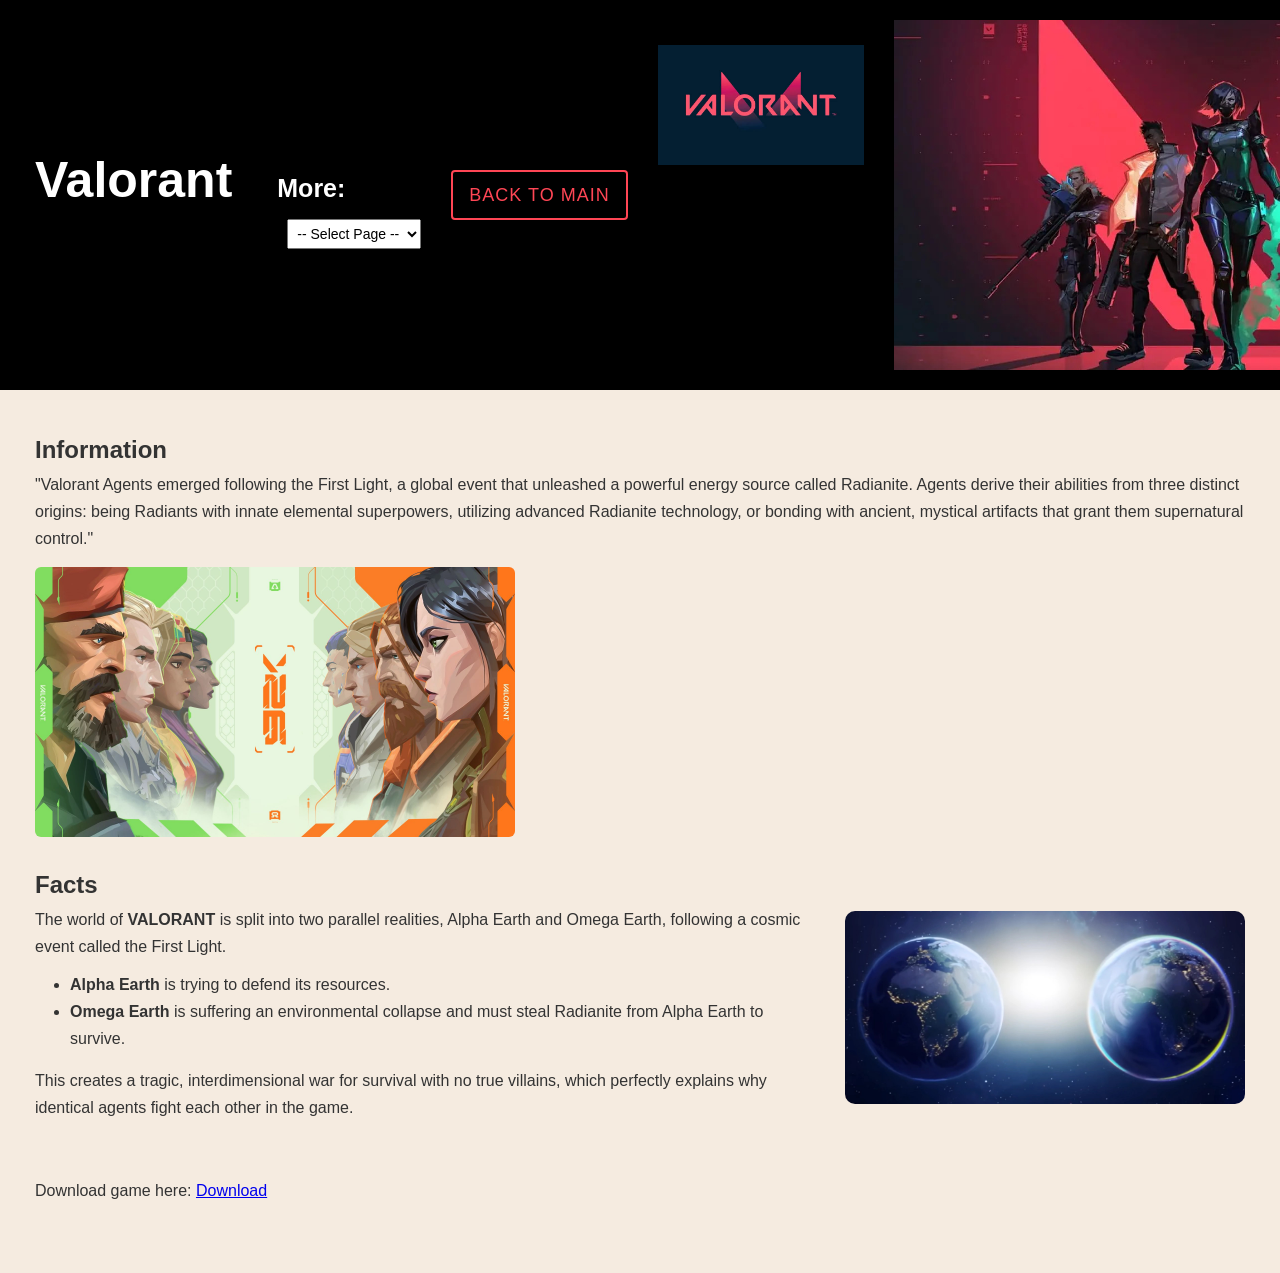
==== index.html @ 572cf8a5 "Update index.html" ====
<!DOCTYPE html>
<html lang="en">

<head>
    <meta charset="UTF-8">
    <meta http-equiv="X-UA-Compatible" content="IE=edge">
    <meta name="viewport" content="width=device-width, initial-scale=1.0">
    <title>VALORANT</title>
    <link rel="stylesheet" href="style.css">
</head>

<body>
     <div class="head" style="display: flex; align-items: center; justify-content: space-between; width: 100%; box-sizing: border-box; padding-right: 20px;>
        <div class="head-banner">
            <div class="text">
                <h1 id="main" style="font-size: 50px; margin: 0;">Valorant</h1>
                <div class="more-select" style="font-size: 25px; font-weight: bold;">
                    <label for="more-pages">More: </label>
                    <select id="more-pages" class="more-pages" onchange="if (this.value) window.location.href=this.value;">
                        <option value="">-- Select Page --</option>
                        <option value="index.html">Home</option>
                        <option value="agents.html">Agents Gallery</option>
                        <option value="maps.html">Maps</option>
                    </select>
                </div>
            </div>
             <div>
            <a href="index.html" style="display: inline-block; font-family: 'Impact', 'Arial Black', sans-serif; font-size: 18px; color: #ff4655; text-decoration: none; text-transform: uppercase; letter-spacing: 1px; white-space: nowrap; border: 2px solid #ff4655; padding: 8px 16px; border-radius: 4px; transition: all 0.2s ease;"
               onmouseover="this.style.backgroundColor='#ff4655'; this.style.color='#ffffff';" 
               onmouseout="this.style.backgroundColor='transparent'; this.style.color='#ff4655';">
               Back To Main
            </a>
        </div>
        <div style="display: flex; align-items: center; gap: 30px;">
            <img src="images/logo.jpg" alt="Logo" class="logo" style="max-height: 120px; width: auto; object-fit: contain;">
            <img src="images/valorant.jpg" alt="valorant" style="max-height: 350px; width: auto; object-fit: contain; display: block; flex-shrink: 0;">
        </div>
     </div>
    <main>
        <div>
            <h2>Information</h2>
            <p>
                "Valorant Agents emerged following the First Light, a global event that unleashed a powerful energy source
                called Radianite. Agents derive their abilities from three distinct origins: being Radiants with innate
                elemental superpowers, utilizing advanced Radianite technology, or bonding with ancient, mystical artifacts
                that grant them supernatural control."
            </p>
            <img src="images/omegavsalpha.jpg" alt="Information"  style="max-width: 480px; height: auto; display: block; margin-top: 15px; border-radius: 6px;">
        </div>
        <div style="display: flex; align-items: center; gap: 40px; width: 100%;">
            <div style="flex: 1;">
            <h2>Facts</h2>
            <p>The world of <strong>VALORANT</strong> is split into two parallel realities, Alpha Earth and Omega Earth,
                following a
                cosmic event called the First Light.</p>
            <ul>
                <li><strong>Alpha Earth</strong> is trying to defend its resources.</li>
                <li><strong>Omega Earth</strong> is suffering an environmental collapse and must steal Radianite from
                    Alpha Earth to
                    survive.</li>
            </ul>
            <p>This creates a tragic, interdimensional war for survival with no true villains, which perfectly explains
                why
                identical agents fight each other in the game.</p>
        </div>
            <img src="images/TheMirrorverse.jpg" alt="Image" style="max-width: 400px; height: auto; object-fit: contain; border-radius: 10px;">
        </div>
        <div style="margin-top: 28px;">
            <p>Download game here: <a href="https://valorant.vnggames.com" target="_blank">Download</a></p>
        </div>
    </main>
</body>

</html>
---- style.css ----
* {
    margin: 0;
    padding: 0;
    box-sizing: border-box;
}
html, body {
    background-color: #f5ebe0; 
    color: #333333;
    font-family: Arial, sans-serif;
    width: 100%;
    line-height: 1.7; 
}
.head {
    display: flex;
    align-items: stretch;
    justify-content: flex-start;
    gap: 30px;
    background-color: #000000;
    color: #ffffff;
    padding: 20px 35px;
    width: 100%;
}
.head-banner {
    display: flex;
    flex-direction: column;
    gap: 17px;
    flex-shrink: 0;
}
.text {
    display: flex;
    align-items: baseline;
    gap: 45px;
}
h1 {
    font-size: 50px;
}
.more-select {
    font-size: 25px;
    font-weight: bold;
}
.more-pages {
    padding: 5px;
    font-size: 14px;
    cursor: pointer;
    margin-left: 10px;
}
.logo {
    width: 280px;
    height: auto;
    object-fit: contain;
    align-self: flex-start;
    margin-top: 25px;
}
main {
    width: 100%;
    padding: 40px 35px;
}
main div {
    margin-bottom: 28px;
}
main ul {
    padding-left: 35px;
    margin-top: 10px;
    margin-bottom: 15px;
}
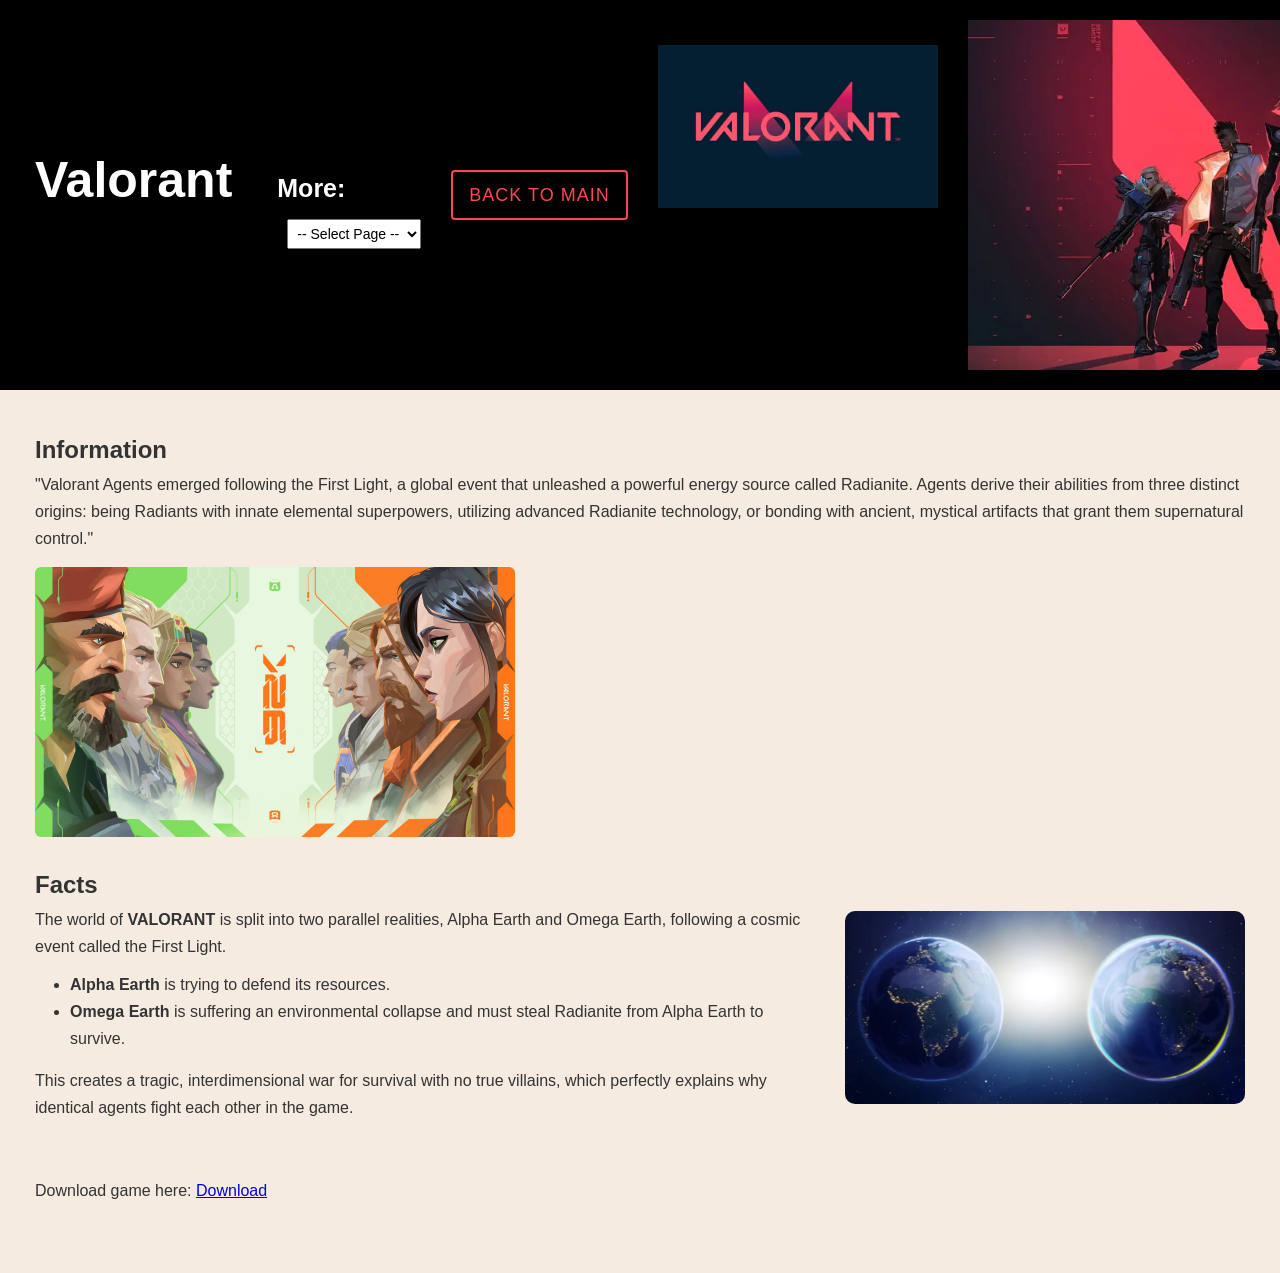
==== commit 2bf633bb: "Update index.html" ====
--- a/index.html
+++ b/index.html
@@ -32,7 +32,7 @@
             </a>
         </div>
         <div style="display: flex; align-items: center; gap: 30px;">
-            <img src="images/logo.jpg" alt="Logo" class="logo" style="max-height: 120px; width: auto; object-fit: contain;">
+            <img src="images/logo.jpg" alt="Logo" class="logo">
             <img src="images/valorant.jpg" alt="valorant" style="max-height: 350px; width: auto; object-fit: contain; display: block; flex-shrink: 0;">
         </div>
      </div>
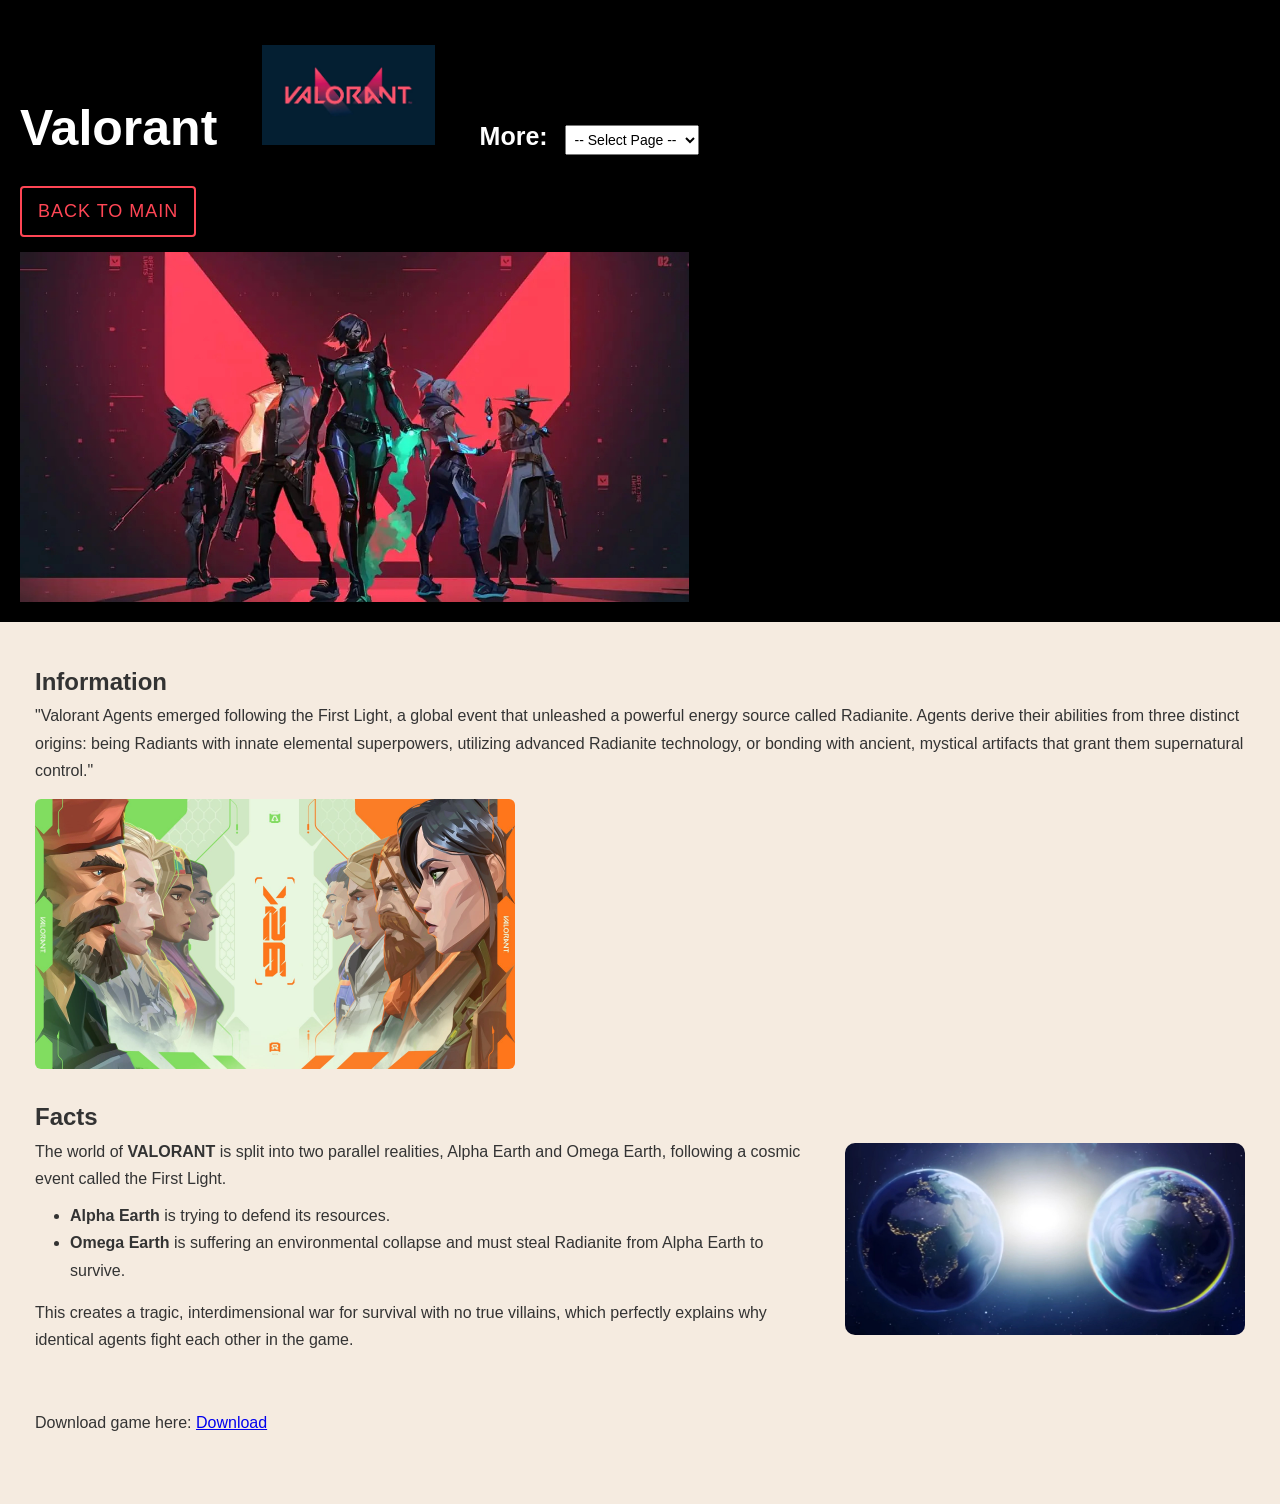
==== commit 106c6765: "Refactor header styles and layout in index.html" ====
--- a/index.html
+++ b/index.html
@@ -10,10 +10,13 @@
 </head>
 
 <body>
-     <div class="head" style="display: flex; align-items: center; justify-content: space-between; width: 100%; box-sizing: border-box; padding-right: 20px;>
-        <div class="head-banner">
+     <div class="head" style="display: flex; align-items: center; justify-content: space-between; width: 100%; box-sizing: border-box; padding: 20px; background-color: #000000;">
+        <div class="head-banner" style="display: flex; flex-direction: column; gap: 15px;">
             <div class="text">
-                <h1 id="main" style="font-size: 50px; margin: 0;">Valorant</h1>
+                <h1 id="main" style="font-size: 50px; margin: 0; color: #ffffff; font-family: sans-serif;">Valorant</h1>
+            <div>
+                <img src="images/logo.jpg" alt="Logo" class="logo" style="max-height: 100px; width: auto; object-fit: contain; display: block;">
+            </div>
                 <div class="more-select" style="font-size: 25px; font-weight: bold;">
                     <label for="more-pages">More: </label>
                     <select id="more-pages" class="more-pages" onchange="if (this.value) window.location.href=this.value;">
@@ -25,16 +28,16 @@
                 </div>
             </div>
              <div>
-            <a href="index.html" style="display: inline-block; font-family: 'Impact', 'Arial Black', sans-serif; font-size: 18px; color: #ff4655; text-decoration: none; text-transform: uppercase; letter-spacing: 1px; white-space: nowrap; border: 2px solid #ff4655; padding: 8px 16px; border-radius: 4px; transition: all 0.2s ease;"
-               onmouseover="this.style.backgroundColor='#ff4655'; this.style.color='#ffffff';" 
-               onmouseout="this.style.backgroundColor='transparent'; this.style.color='#ff4655';">
-               Back To Main
-            </a>
+                <a href="index.html" style="display: inline-block; font-family: 'Impact', 'Arial Black', sans-serif; font-size: 18px; color: #ff4655; text-decoration: none; text-transform: uppercase; letter-spacing: 1px; white-space: nowrap; border: 2px solid #ff4655; padding: 8px 16px; border-radius: 4px; transition: all 0.2s ease;"
+                   onmouseover="this.style.backgroundColor='#ff4655'; this.style.color='#ffffff';" 
+                   onmouseout="this.style.backgroundColor='transparent'; this.style.color='#ff4655';">
+                   Back To Main
+                </a>
         </div>
-        <div style="display: flex; align-items: center; gap: 30px;">
-            <img src="images/logo.jpg" alt="Logo" class="logo">
-            <img src="images/valorant.jpg" alt="valorant" style="max-height: 350px; width: auto; object-fit: contain; display: block; flex-shrink: 0;">
+        <div style="flex-shrink: 0;">
+            <img src="images/valorant.jpg" alt="valorant" style="max-height: 350px; width: auto; object-fit: contain; display: block;">
         </div>
+     </div>
      </div>
     <main>
         <div>
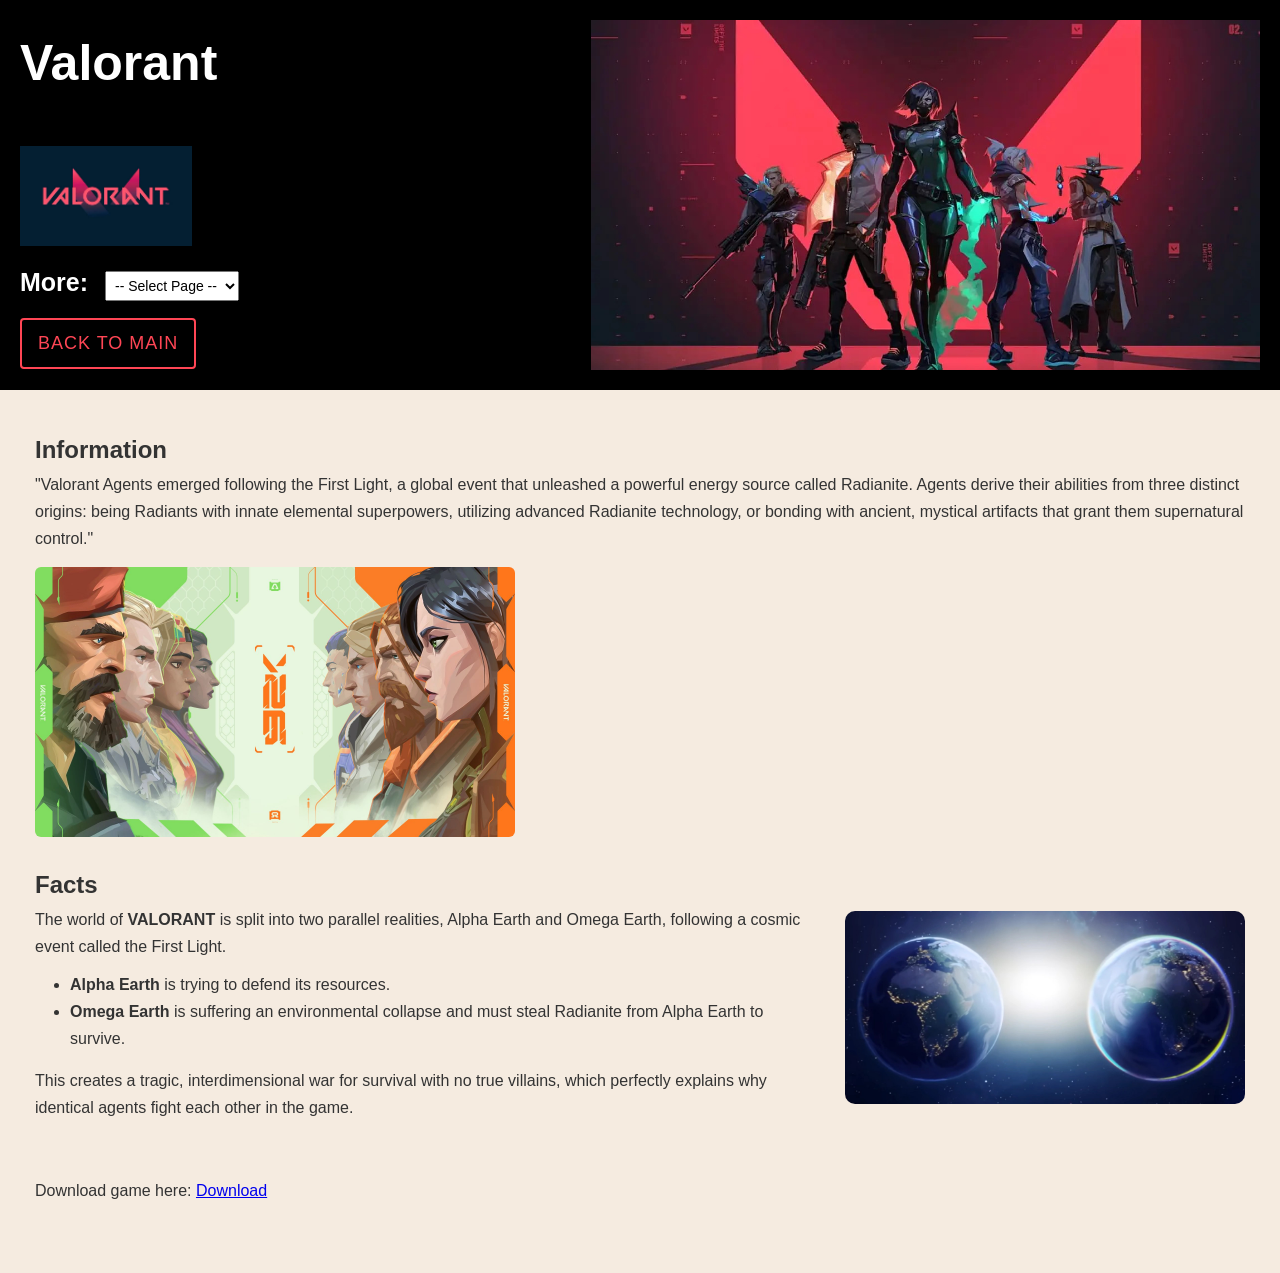
==== commit 671f0868: "Update index.html" ====
--- a/index.html
+++ b/index.html
@@ -12,7 +12,6 @@
 <body>
      <div class="head" style="display: flex; align-items: center; justify-content: space-between; width: 100%; box-sizing: border-box; padding: 20px; background-color: #000000;">
         <div class="head-banner" style="display: flex; flex-direction: column; gap: 15px;">
-            <div class="text">
                 <h1 id="main" style="font-size: 50px; margin: 0; color: #ffffff; font-family: sans-serif;">Valorant</h1>
             <div>
                 <img src="images/logo.jpg" alt="Logo" class="logo" style="max-height: 100px; width: auto; object-fit: contain; display: block;">
@@ -26,7 +25,6 @@
                         <option value="maps.html">Maps</option>
                     </select>
                 </div>
-            </div>
              <div>
                 <a href="index.html" style="display: inline-block; font-family: 'Impact', 'Arial Black', sans-serif; font-size: 18px; color: #ff4655; text-decoration: none; text-transform: uppercase; letter-spacing: 1px; white-space: nowrap; border: 2px solid #ff4655; padding: 8px 16px; border-radius: 4px; transition: all 0.2s ease;"
                    onmouseover="this.style.backgroundColor='#ff4655'; this.style.color='#ffffff';" 
@@ -34,10 +32,10 @@
                    Back To Main
                 </a>
         </div>
-        <div style="flex-shrink: 0;">
+        </div>
+        <div style="flex-shrink: 0; margin-left: 20px;">
             <img src="images/valorant.jpg" alt="valorant" style="max-height: 350px; width: auto; object-fit: contain; display: block;">
         </div>
-     </div>
      </div>
     <main>
         <div>
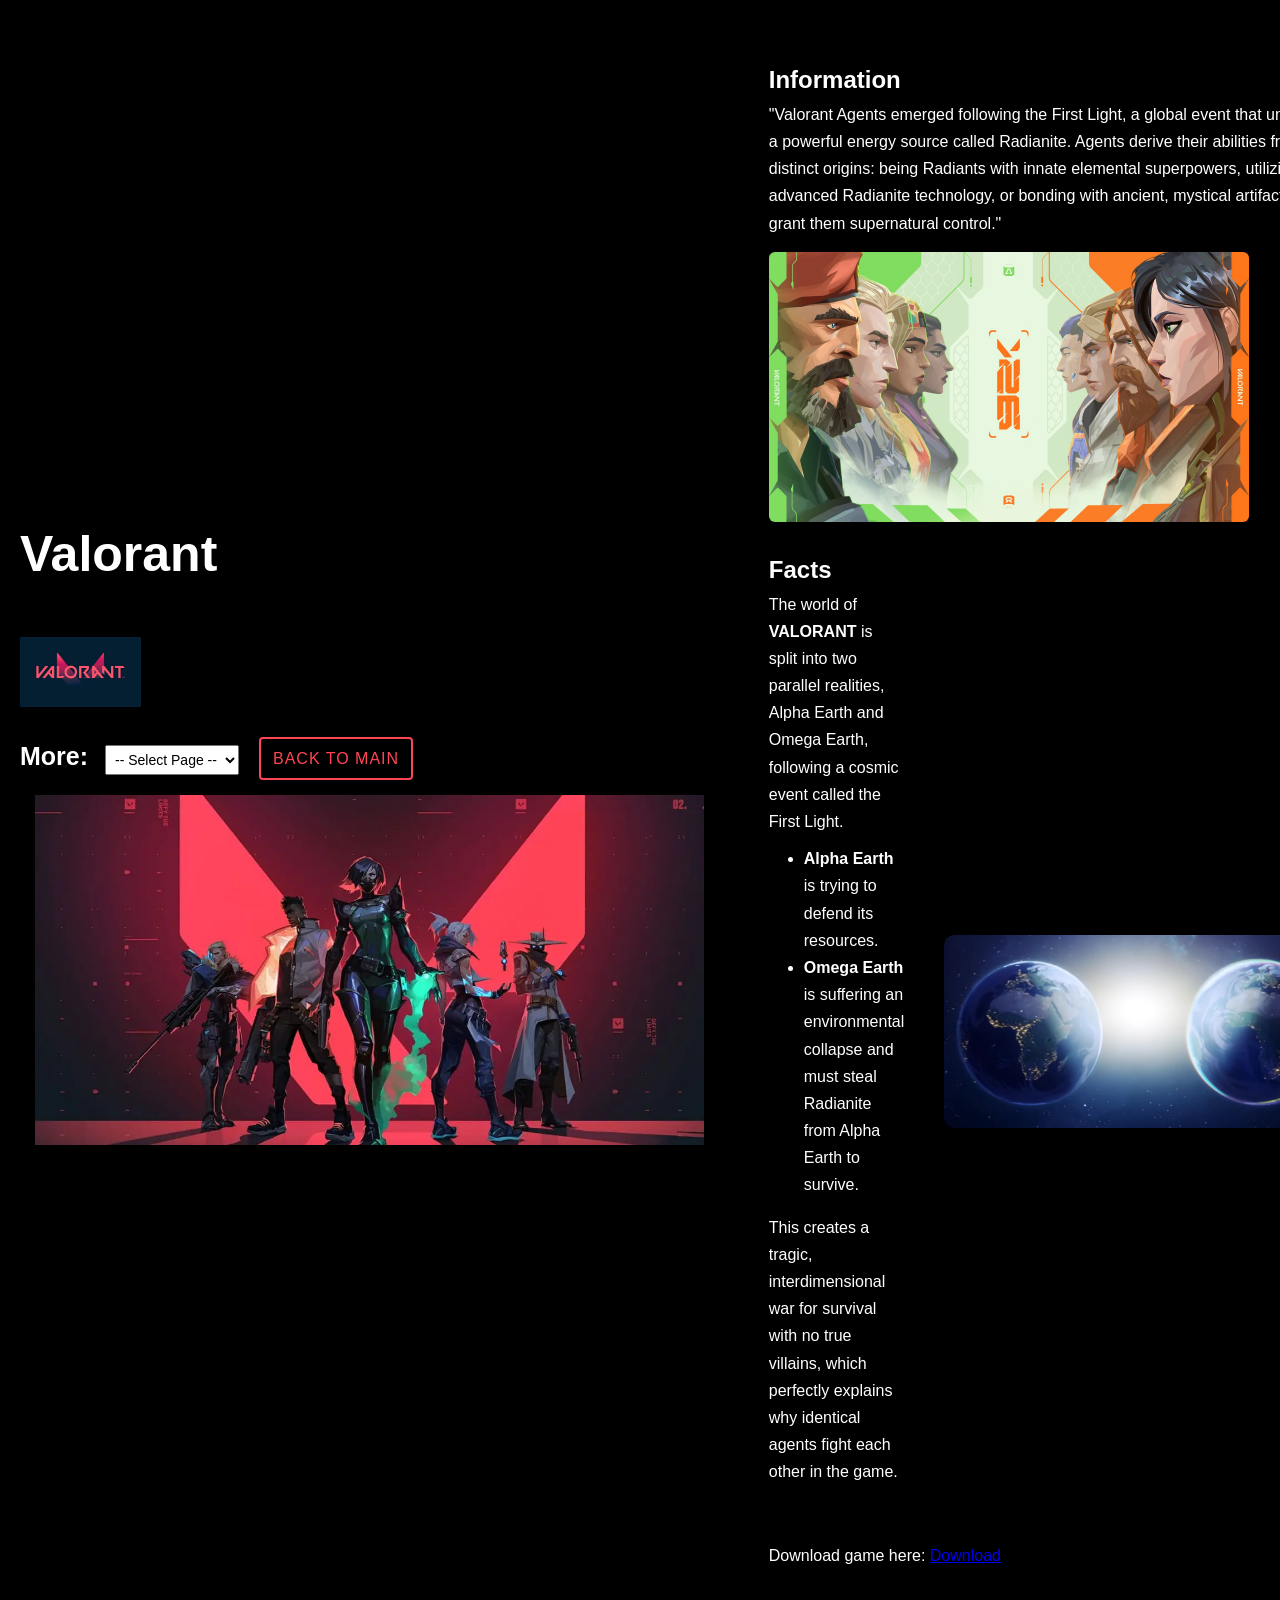
==== commit 004421de: "Update index.html" ====
--- a/index.html
+++ b/index.html
@@ -13,9 +13,10 @@
      <div class="head" style="display: flex; align-items: center; justify-content: space-between; width: 100%; box-sizing: border-box; padding: 20px; background-color: #000000;">
         <div class="head-banner" style="display: flex; flex-direction: column; gap: 15px;">
                 <h1 id="main" style="font-size: 50px; margin: 0; color: #ffffff; font-family: sans-serif;">Valorant</h1>
-            <div>
-                <img src="images/logo.jpg" alt="Logo" class="logo" style="max-height: 100px; width: auto; object-fit: contain; display: block;">
+            <div style="margin-bottom: 5px;">
+               <img src="images/logo.jpg" alt="Logo" class="logo" style="max-height: 70px; width: auto; object-fit: contain; display: block;">
             </div>
+            <div style="display: flex; align-items: center; gap: 20px; flex-wrap: nowrap; margin-top: 5px;">
                 <div class="more-select" style="font-size: 25px; font-weight: bold;">
                     <label for="more-pages">More: </label>
                     <select id="more-pages" class="more-pages" onchange="if (this.value) window.location.href=this.value;">
@@ -25,15 +26,15 @@
                         <option value="maps.html">Maps</option>
                     </select>
                 </div>
-             <div>
-                <a href="index.html" style="display: inline-block; font-family: 'Impact', 'Arial Black', sans-serif; font-size: 18px; color: #ff4655; text-decoration: none; text-transform: uppercase; letter-spacing: 1px; white-space: nowrap; border: 2px solid #ff4655; padding: 8px 16px; border-radius: 4px; transition: all 0.2s ease;"
-                   onmouseover="this.style.backgroundColor='#ff4655'; this.style.color='#ffffff';" 
-                   onmouseout="this.style.backgroundColor='transparent'; this.style.color='#ff4655';">
-                   Back To Main
-                </a>
-        </div>
-        </div>
-        <div style="flex-shrink: 0; margin-left: 20px;">
+             <div style="margin-top: 5px;">
+           <a href="index.html" style="display: inline-block; font-family: 'Impact', 'Arial Black', sans-serif; font-size: 16px; color: #ff4655; text-decoration: none; text-transform: uppercase; letter-spacing: 1px; white-space: nowrap; border: 2px solid #ff4655; padding: 6px 12px; border-radius: 4px; transition: all 0.2s ease;"
+              onmouseover="this.style.backgroundColor='#ff4655'; this.style.color='#ffffff';" 
+              onmouseout="this.style.backgroundColor='transparent'; this.style.color='#ff4655';">
+              Back To Main
+           </a>
+       </div>
+   </div>
+        <div style="flex-shrink: 0; margin-left: 15px;">
             <img src="images/valorant.jpg" alt="valorant" style="max-height: 350px; width: auto; object-fit: contain; display: block;">
         </div>
      </div>
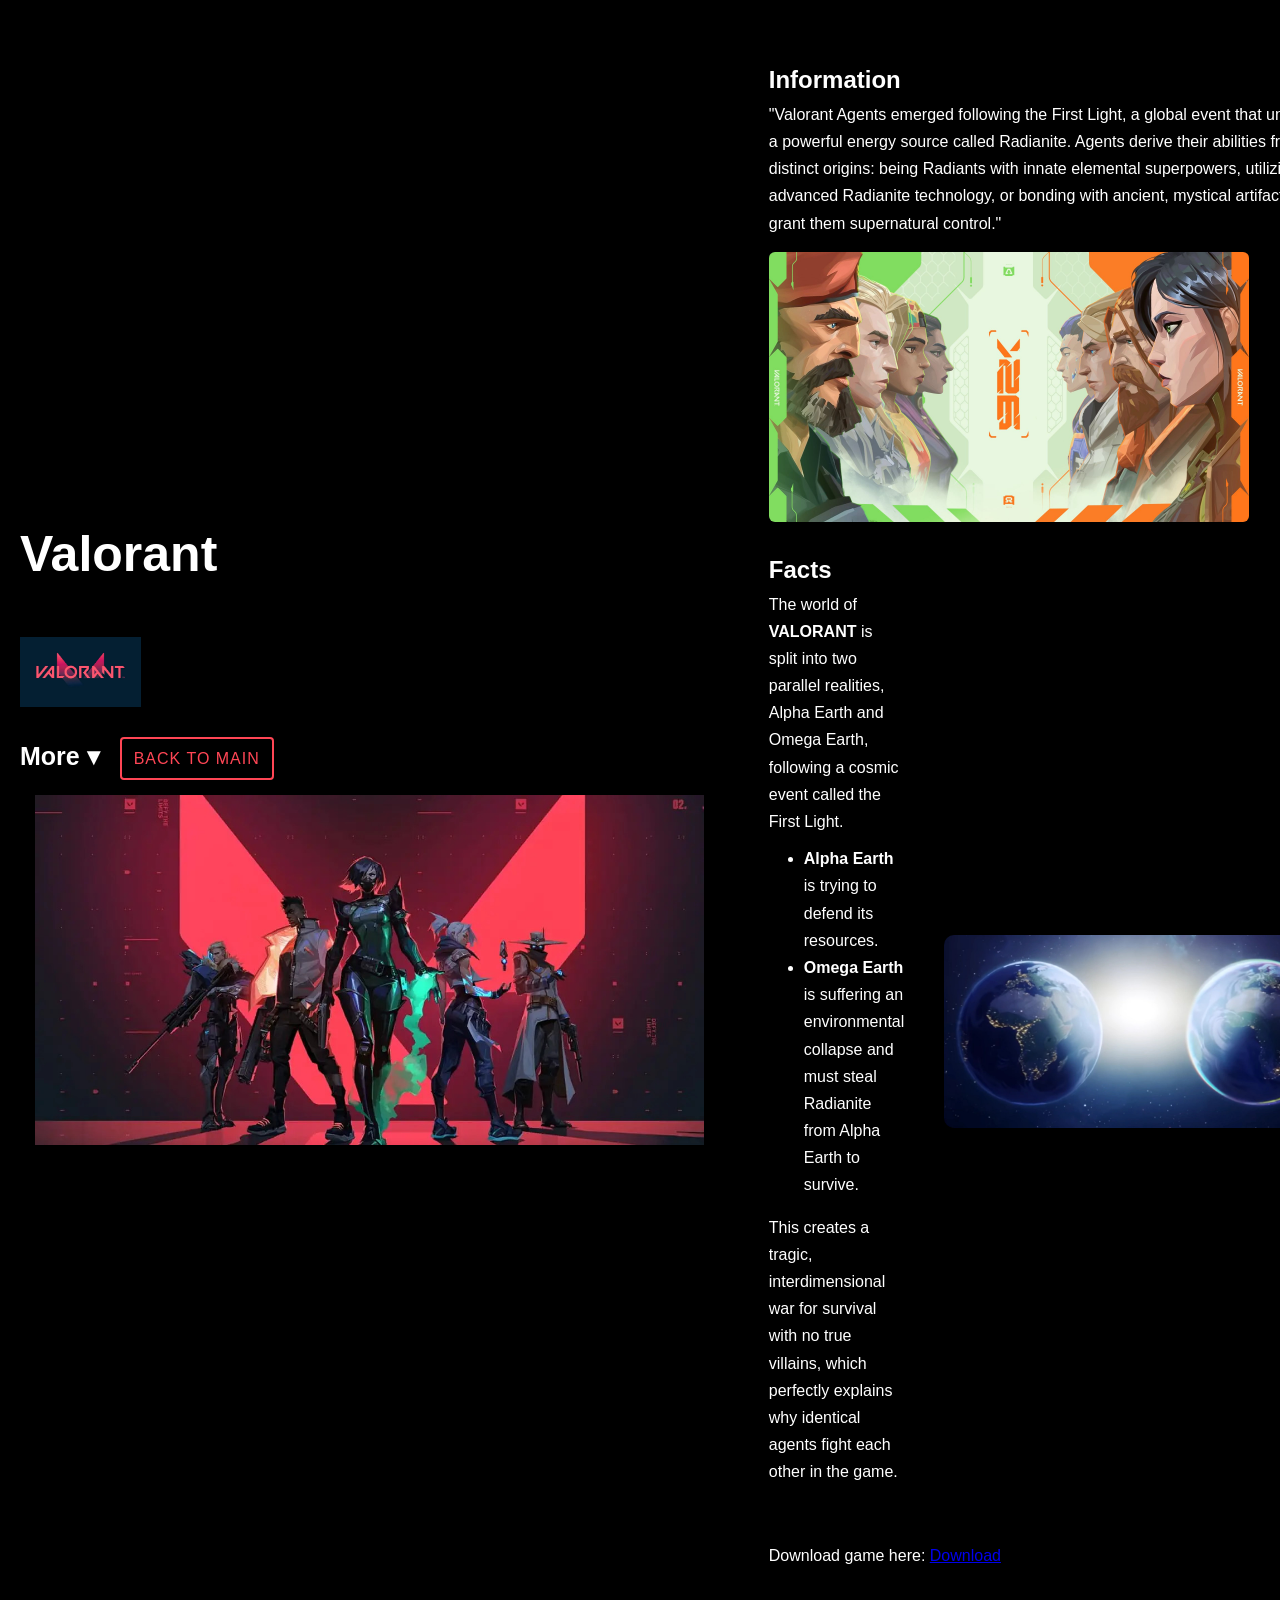
==== commit 16eee880: "Update index.html" ====
--- a/index.html
+++ b/index.html
@@ -6,6 +6,7 @@
     <meta http-equiv="X-UA-Compatible" content="IE=edge">
     <meta name="viewport" content="width=device-width, initial-scale=1.0">
     <title>VALORANT</title>
+    <link rel="icon" type="image/jpeg" href="images/32.jpg">
     <link rel="stylesheet" href="style.css">
 </head>
 
@@ -17,9 +18,10 @@
                <img src="images/logo.jpg" alt="Logo" class="logo" style="max-height: 70px; width: auto; object-fit: contain; display: block;">
             </div>
             <div style="display: flex; align-items: center; gap: 20px; flex-wrap: nowrap; margin-top: 5px;">
-                <div class="more-select" style="font-size: 25px; font-weight: bold;">
-                    <label for="more-pages">More: </label>
-                    <select id="more-pages" class="more-pages" onchange="if (this.value) window.location.href=this.value;">
+                <div class="more-select" style="font-size: 25px; font-weight: bold; position: relative; display: inline-block;">
+                    <span style="color: #ffffff; cursor: pointer;">More ▾</span>
+                    <select id="more-pages" class="more-pages" onchange="if (this.value) window.location.href=this.value;"
+                            style="position: absolute; top: 0; left: 0; width: 100%; height: 100%; opacity: 0; cursor: pointer;">
                         <option value="">-- Select Page --</option>
                         <option value="index.html">Home</option>
                         <option value="agents.html">Agents Gallery</option>
--- a/style.css
+++ b/style.css
@@ -63,3 +63,15 @@
     margin-top: 10px;
     margin-bottom: 15px;
 }
+.img-container {
+    overflow: hidden;
+    width: 100%;
+}
+.img-container img {
+    transition: transform 0.5s ease;
+    display: block;
+    width: 100%;
+}
+.agent-card:hover .img-container img {
+    transform: scale(1.08);
+}
